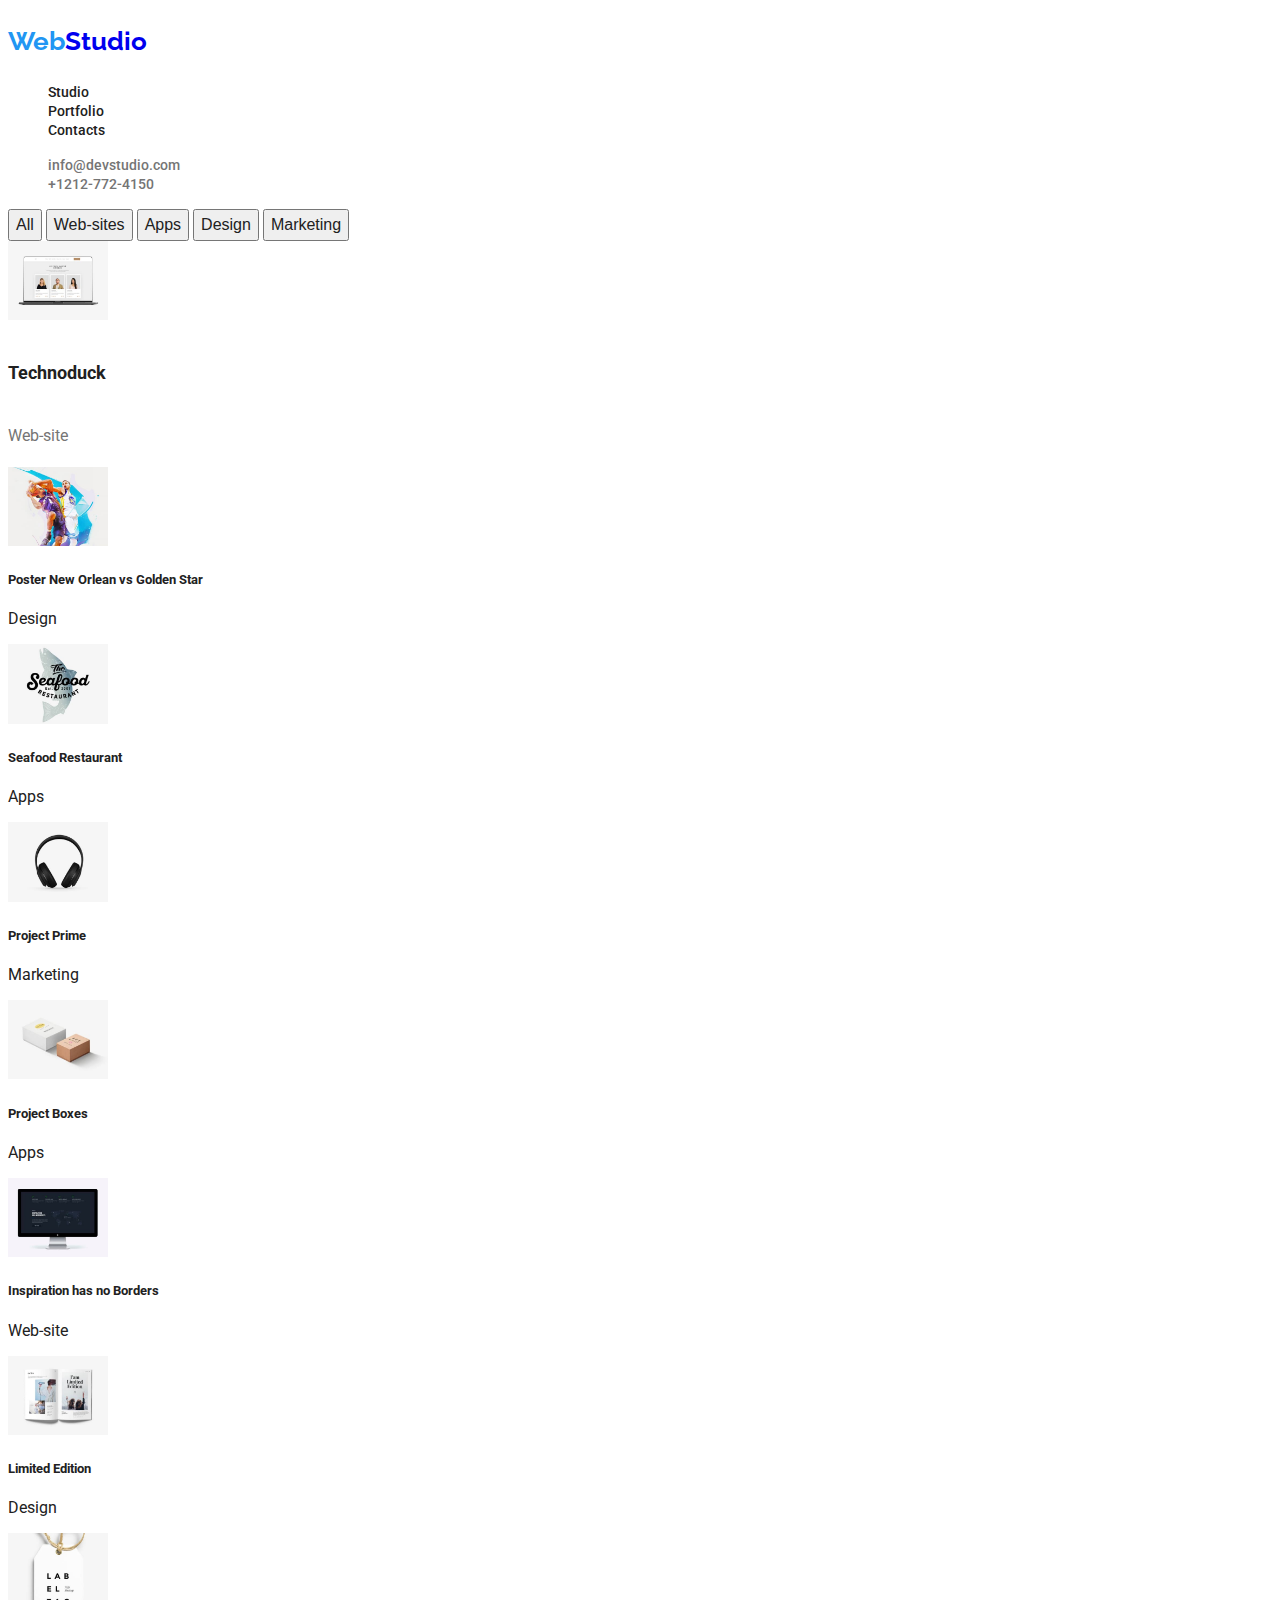
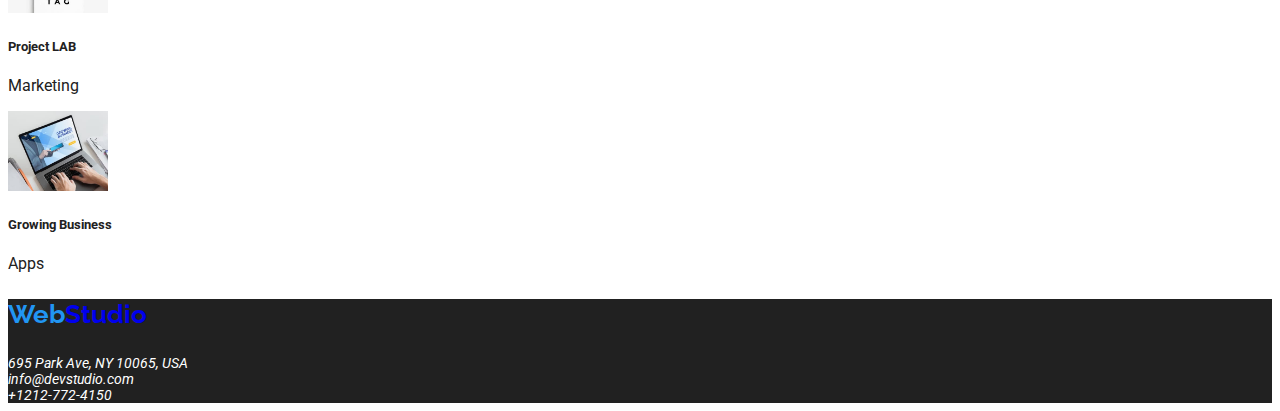
==== portfolio.html @ d6d19f87 "Initial commit" ====
<!DOCTYPE html>
<html lang="en">
<head>
    <meta charset="UTF-8">
    <meta name="viewport" content="width=device-width, initial-scale=1.0">
    <title>Portfolio</title>
    <link rel="preconnect" href="https://fonts.googleapis.com">
    <link rel="preconnect" href="https://fonts.gstatic.com" crossorigin>
    <link
        href="https://fonts.googleapis.com/css2?family=Raleway:ital,wght@0,100..900;1,100..900&family=Roboto:ital,wght@0,100;0,300;0,400;0,500;0,700;0,900;1,100;1,300;1,400;1,500;1,700;1,900&display=swap"
        rel="stylesheet">
    <link rel="stylesheet" href="./css/style.css" />
</head>
<body>
    <!--Header Section-->
        <header class="header-portfolio">
            <div class="header-portfolio__name">
                <a href="#">
                    <p><span>Web</span>Studio</p>
                </a>
            </div>
            <nav class="header-portfolio__navigation">
                <ul>
                    <li><a href="#">Studio</a></li>
                    <li><a href="#">Portfolio</a></li>
                    <li><a href="#">Contacts</a></li>
                </ul>
            </nav>
            <ul class="header-portfolio__contacts">
                <li><a href="mailto:info@devstudio.com">info@devstudio.com</a></li>
                <li><a href="tel:+1212-772-4150">+1212-772-4150</a></li>
            </ul>
        </header>
    <!--Main Section-->
    <main class="main">
        <div class="main__service-area">
            <button type="button">All</button>
            <button type="button">Web-sites</button>
            <button type="button">Apps</button>
            <button type="button">Design</button>
            <button type="button">Marketing</button>
        </div>
    <!--Container cu imagini despre Portfolio-->   
    <!--Container 1-->
    <div class="main__img-service">
        <img src="./images/img-6-1.jpg" alt="laptop img" width="100" />
        <h5>Technoduck</h5>
        <p>Web-site</p>
    </div>
    <!--Container 2-->
    <div>
        <img src="./images/img-7-1.jpg" alt="basket poster img" width="100" />
        <h5>Poster New Orlean vs Golden Star</h5>
        <p>Design</p>
    </div>
    <!--Container 3-->
    <div>
        <img src="./images/img-8-1.jpg" alt="logo restaurant img" width="100" />
        <h5>Seafood Restaurant</h5>
        <p>Apps</p>
    </div>
    <!--Container 4-->
    <div>
        <img src="./images/img-9-1.jpg" alt="headphones img" width="100" />
        <h5>Project Prime</h5>
        <p>Marketing</p>
    </div>
    <!--Container 5-->
    <div>
        <img src="./images/img-10-1.jpg" alt="boxes img" width="100" />
        <h5>Project Boxes</h5>
        <p>Apps</p>
    </div>
    <!--Container 6-->
    <div>
        <img src="./images/img-11-1.jpg" alt="computer img" width="100" />
        <h5>Inspiration has no Borders</h5>
        <p>Web-site</p>
    </div>
    <!--Container 7-->
    <div>
        <img src="./images/img-12-1.jpg" alt="book img" width="100" />
        <h5>Limited Edition</h5>
        <p>Design</p>
    </div>
    <!--Container 8-->
    <div>
        <img src="./images/img-13-1.jpg" alt="label tag img" width="100" />
        <h5>Project LAB</h5>
        <p>Marketing</p>
    </div>
    <!--Container 9-->
    <div>
        <img src="./images/img-14-1.jpg" alt="working on laptop img" width="100" />
        <h5>Growing Business</h5>
        <p>Apps</p>
    </div>
    </main>
    <!--Footer section-->
    <footer class="portfolio-footer">
        <!--Info Section-->
        <a href="#">
            <p><span>Web</span>Studio</p>
        </a>
        <address class="portfolio-footer__info">
            695 Park Ave, NY 10065, USA<br>
            info@devstudio.com<br>
            +1212-772-4150
        </address>
    </footer>
</body>
</html>
---- css/style.css ----
:root {
  --blue: #2196f3;
  --light-grey: #f5f4fa;
  --white: #ffffff;
  --light-black: #757575;
  --black: #212121;
  --primary-font: "Roboto", sans-serif;
  --secondary-font: "Raleway", sans-serif;
}
/*Index html style */

body {
  font-family: var(--primary-font);
  color: var(--black);
}

/*Header section style */

.header {
  font-family: var(--primary-font);
}
.header__name a {
  font-family: Raleway;
  font-size: 26px;
  font-weight: 700;
  line-height: 30px;
  text-align: left;
  text-decoration: none;
}

.header__name span {
  color: var(--blue);
}
.header__navigation a {
  text-decoration: none;
  font-size: 14px;
  font-weight: 500;
  line-height: 16px;
  text-align: left;
  color: var(--black);
}
.header__navigation a:hover {
  color: var(--blue);
}

.header__navigation a:focus {
  color: var(--blue);
}
.header__navigation li {
  list-style: none;
}

.header__info a {
  list-style: none;
  text-decoration: none;
  font-size: 14px;
  font-weight: 500;
  line-height: 16px;
  text-align: left;
  color: var(--light-black);
}
.header__info a:hover {
  color: var(--blue);
}
.header__info li {
  list-style: none;
}

/*Hero section style */

.hero-section {
  background-color: var(--black);
  text-align: center;
}

.hero-section__title h1 {
  font-family: var(--primary-font);
  font-size: 44px;
  font-weight: 900;
  line-height: 60px;
  text-align: center;
  color: var(--white);
}

.button-blue {
  font-family: var(--primary-font);
  font-size: 16px;
  font-weight: 700;
  line-height: 30px;
  color: var(--white);
  background-color: var(--blue);
}
.button-blue:hover {
  background-color: transparent;
}

/*About section style */

.about-section {
  font-family: var(--primary-font);
  background-color: var(--white);
}
.about-section ul {
  list-style: none;
}
.about-section__reguirements h5 {
  color: var(--black);
  list-style: none;
  font-size: 14px;
  font-weight: 700;
  line-height: 16px;
  text-align: left;
}
.about-section__reguirements p {
  color: var(--light-black);
  font-weight: 400;
  line-height: 24px;
  text-align: left;
  font-size: 14px;
}

/*What we do section style*/
.what-we-do {
  font-family: var(--primary-font);
  font-size: 36px;
  font-weight: 700;
  line-height: 42px;
  text-align: center;
}
.h2 {
  color: var(--black);
}

/*Team section style*/

.team {
  background-color: var(--light-grey);
  font-family: var(--primary-font);
}
.team h2 {
  font-size: 36px;
  font-weight: 700;
  line-height: 42px;
  text-align: center;
}
.h5 {
  color: var(--black);
  font-size: 16px;
  font-weight: 500;
  line-height: 18px;
  text-align: center;
}
.p {
  color: var(--light-black);
  font-size: 16px;
  font-weight: 400;
  line-height: 18px;
  text-align: center;
}

/*Footer section style*/

.footer-section {
  font-family: var(--primary-font);
  background-color: var(--black);
}
.footer-section a {
  font-family: Raleway;
  font-size: 26px;
  font-weight: 700;
  line-height: 30px;
  text-align: left;
  text-decoration: none;
}
.footer-section span {
  color: var(--blue);
}
.footer-section__info {
  font-family: var(--primary-font);
  font-size: 14px;
  font-weight: 400;
  line-height: 16px;
  text-align: left;
  color: var(--white);
}
.footer-section__info:hover {
  color: var(--blue);
}

/*Portfolio style*/

/*Header section style*/

.header-portfolio {
  font-family: var(--primary-font);
}
.header-portfolio__name a {
  font-family: var(--secondary-font);
  font-size: 26px;
  font-weight: 700;
  line-height: 30px;
  text-align: left;
  text-decoration: none;
}
.header-portfolio__name span {
  color: var(--blue);
}
.header-portfolio__navigation a {
  text-decoration: none;
  font-size: 14px;
  font-weight: 500;
  line-height: 16px;
  text-align: left;
  color: var(--black);
}

.header-portfolio__navigation li {
  list-style: none;
}
.header-portfolio__navigation a:hover {
  color: var(--blue);
}

.header-portfolio__navigation a:focus {
  color: var(--blue);
}
.header-portfolio__contacts a {
  font-size: 14px;
  font-weight: 500;
  line-height: 16px;
  text-align: left;
  color: var(--light-black);
  text-decoration: none;
}
.header-portfolio__contacts a:hover {
  color: var(--blue);
}
.header-portfolio__contacts li {
  list-style: none;
}
/*Main section style*/

.main {
  font-family: var(--primary-font);
}
.main__service-area button {
  font-size: 16px;
  font-weight: 500;
  line-height: 26px;
  text-align: center;
  color: var(--black);
}
.main__service-area button:hover {
  color: var(--white);
  background-color: var(--blue);
}
.main__img-service {
  font-family: var(--primary-font);
}
.main__img-service h5 {
  font-size: 18px;
  font-weight: 700;
  line-height: 36px;
  text-align: left;
  color: var(--black);
}
.main__img-service p {
  font-size: 16px;
  font-weight: 400;
  line-height: 30px;
  text-align: left;
  color: var(--light-black);
}

/*Footer section style*/
.portfolio-footer {
  font-family: var(--primary-font);
  background-color: var(--black);
}
.portfolio-footer a {
  font-family: var(--secondary-font);
  font-size: 26px;
  font-weight: 700;
  line-height: 30px;
  text-align: left;
  text-decoration: none;
}
.portfolio-footer span {
  color: var(--blue);
}
.portfolio-footer__info {
  font-family: var(--primary-font);
  font-size: 14px;
  font-weight: 400;
  line-height: 16px;
  text-align: left;
  color: var(--white);
}
.portfolio-footer__info:hover {
  color: var(--blue);
}
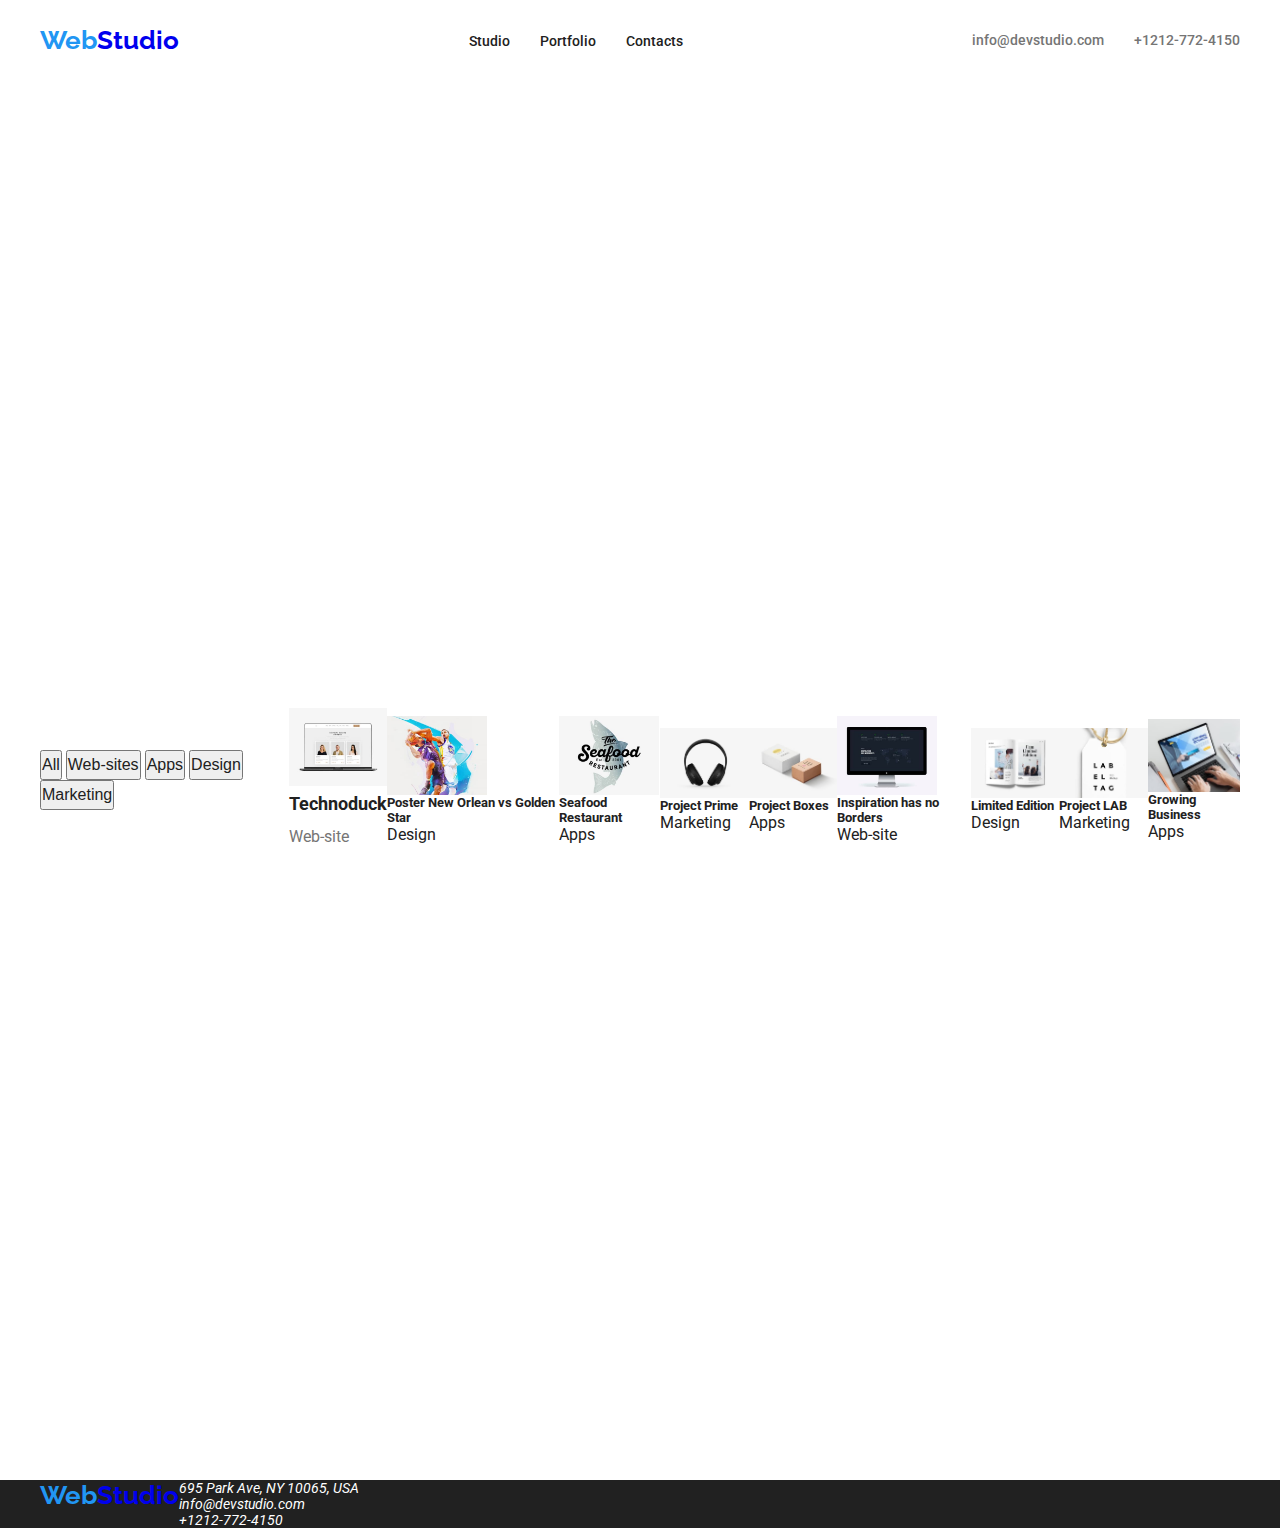
==== commit bda6c3f8: "finisari css" ====
--- a/portfolio.html
+++ b/portfolio.html
@@ -4,6 +4,7 @@
     <meta charset="UTF-8">
     <meta name="viewport" content="width=device-width, initial-scale=1.0">
     <title>Portfolio</title>
+    <link rel="stylesheet" href="node_modules/modern-normalize/modern-normalize.css">
     <link rel="preconnect" href="https://fonts.googleapis.com">
     <link rel="preconnect" href="https://fonts.gstatic.com" crossorigin>
     <link
@@ -14,6 +15,7 @@
 <body>
     <!--Header Section-->
         <header class="header-portfolio">
+            <div class="container">
             <div class="header-portfolio__name">
                 <a href="#">
                     <p><span>Web</span>Studio</p>
@@ -21,8 +23,8 @@
             </div>
             <nav class="header-portfolio__navigation">
                 <ul>
-                    <li><a href="#">Studio</a></li>
-                    <li><a href="#">Portfolio</a></li>
+                    <li><a href="index.html">Studio</a></li>
+                    <li><a href="portfolio.html">Portfolio</a></li>
                     <li><a href="#">Contacts</a></li>
                 </ul>
             </nav>
@@ -30,9 +32,11 @@
                 <li><a href="mailto:info@devstudio.com">info@devstudio.com</a></li>
                 <li><a href="tel:+1212-772-4150">+1212-772-4150</a></li>
             </ul>
+            </div>
         </header>
     <!--Main Section-->
     <main class="main">
+        <div class="container">
         <div class="main__service-area">
             <button type="button">All</button>
             <button type="button">Web-sites</button>
@@ -95,9 +99,11 @@
         <h5>Growing Business</h5>
         <p>Apps</p>
     </div>
+    </div>
     </main>
     <!--Footer section-->
     <footer class="portfolio-footer">
+        <div class="container">
         <!--Info Section-->
         <a href="#">
             <p><span>Web</span>Studio</p>
@@ -107,6 +113,7 @@
             info@devstudio.com<br>
             +1212-772-4150
         </address>
+        </div>
     </footer>
 </body>
 </html>--- a/css/style.css
+++ b/css/style.css
@@ -7,17 +7,32 @@
   --primary-font: "Roboto", sans-serif;
   --secondary-font: "Raleway", sans-serif;
 }
+* {
+  margin: 0;
+  padding: 0;
+}
+img {
+  display: block;
+  max-width: 100%;
+  height: auto;
+}
+html {
+  box-sizing: border-box;
+}
 /*Index html style */
-
 body {
   font-family: var(--primary-font);
   color: var(--black);
 }
-
 /*Header section style */
-
 .header {
   font-family: var(--primary-font);
+  height: 80px;
+}
+.header .container {
+  display: flex;
+  justify-content: space-between;
+  align-items: center;
 }
 .header__name a {
   font-family: Raleway;
@@ -26,8 +41,15 @@
   line-height: 30px;
   text-align: left;
   text-decoration: none;
-}
-
+  align-items: center;
+  padding-top: 24px;
+  padding-bottom: 25px;
+}
+.header__navigation ul {
+  display: flex;
+  gap: 50px;
+  align-items: center;
+}
 .header__name span {
   color: var(--blue);
 }
@@ -38,18 +60,18 @@
   line-height: 16px;
   text-align: left;
   color: var(--black);
+  padding-top: 32px;
+  padding-bottom: 32px;
 }
 .header__navigation a:hover {
   color: var(--blue);
 }
-
 .header__navigation a:focus {
   color: var(--blue);
 }
 .header__navigation li {
   list-style: none;
 }
-
 .header__info a {
   list-style: none;
   text-decoration: none;
@@ -65,14 +87,19 @@
 .header__info li {
   list-style: none;
 }
-
+.header__info {
+  display: flex;
+  gap: 40px;
+  align-items: center;
+}
 /*Hero section style */
-
 .hero-section {
   background-color: var(--black);
   text-align: center;
-}
-
+  height: 100vh;
+  display: flex;
+  align-items: center;
+}
 .hero-section__title h1 {
   font-family: var(--primary-font);
   font-size: 44px;
@@ -80,6 +107,7 @@
   line-height: 60px;
   text-align: center;
   color: var(--white);
+  margin-bottom: 30px;
 }
 
 .button-blue {
@@ -89,18 +117,30 @@
   line-height: 30px;
   color: var(--white);
   background-color: var(--blue);
+  margin-top: 30px;
+  border-radius: 4px;
 }
 .button-blue:hover {
   background-color: transparent;
 }
-
 /*About section style */
-
 .about-section {
   font-family: var(--primary-font);
   background-color: var(--white);
+  margin-top: 94px;
+}
+.about-section .container {
+  display: flex;
+  margin-top: 94px;
+  margin-bottom: 94px;
+  padding-left: 215px;
+  padding-right: 215px;
 }
 .about-section ul {
+  display: flex;
+  gap: 30px;
+}
+.about-section ul {
   list-style: none;
 }
 .about-section__reguirements h5 {
@@ -110,6 +150,7 @@
   font-weight: 700;
   line-height: 16px;
   text-align: left;
+  margin-bottom: 10px;
 }
 .about-section__reguirements p {
   color: var(--light-black);
@@ -117,8 +158,9 @@
   line-height: 24px;
   text-align: left;
   font-size: 14px;
-}
-
+  margin-top: 10px;
+  margin-bottom: 94px;
+}
 /*What we do section style*/
 .what-we-do {
   font-family: var(--primary-font);
@@ -126,29 +168,66 @@
   font-weight: 700;
   line-height: 42px;
   text-align: center;
-}
+  margin-top: 94px;
+  margin-bottom: 50px;
+}
+.what-we-do .container {
+  display: block;
+  align-items: center;
+}
+.what-we-do__exemple-img {
+  display: flex;
+  justify-content: center;
+  gap: 30px;
+  max-width: 100%;
+  max-height: 100%;
+  margin-top: 50px;
+  margin-bottom: 94px;
+}
+
 .h2 {
   color: var(--black);
 }
-
 /*Team section style*/
-
 .team {
   background-color: var(--light-grey);
   font-family: var(--primary-font);
 }
+.team .container {
+  display: block;
+  align-items: center;
+}
 .team h2 {
   font-size: 36px;
   font-weight: 700;
   line-height: 42px;
   text-align: center;
-}
+  margin-top: 90px;
+  margin-bottom: 50px;
+}
+.team__img {
+  display: flex;
+  align-items: center;
+  justify-content: center;
+  gap: 30px;
+  max-width: 100%;
+  max-height: 100%;
+  margin-top: 50px;
+  margin-bottom: 94px;
+}
+
 .h5 {
   color: var(--black);
   font-size: 16px;
   font-weight: 500;
   line-height: 18px;
   text-align: center;
+  margin-top: 30px;
+  margin-bottom: 10px;
+}
+.h5 .container {
+  display: flex;
+  align-items: center;
 }
 .p {
   color: var(--light-black);
@@ -156,13 +235,22 @@
   font-weight: 400;
   line-height: 18px;
   text-align: center;
+  margin-top: 10px;
+  margin-bottom: 30px;
 }
 
 /*Footer section style*/
-
 .footer-section {
   font-family: var(--primary-font);
   background-color: var(--black);
+}
+.footer-section .container {
+  display: block;
+  max-width: 100%;
+}
+
+.a {
+  margin-bottom: 28px;
 }
 .footer-section a {
   font-family: Raleway;
@@ -182,17 +270,22 @@
   line-height: 16px;
   text-align: left;
   color: var(--white);
+  margin-top: 28px;
+  margin-bottom: 12px;
 }
 .footer-section__info:hover {
   color: var(--blue);
 }
-
 /*Portfolio style*/
-
 /*Header section style*/
-
 .header-portfolio {
   font-family: var(--primary-font);
+}
+.header-portfolio .container {
+  display: flex;
+  justify-content: space-between;
+  align-items: center;
+  height: 80px;
 }
 .header-portfolio__name a {
   font-family: var(--secondary-font);
@@ -201,6 +294,8 @@
   line-height: 30px;
   text-align: left;
   text-decoration: none;
+  padding-top: 24px;
+  padding-bottom: 25px;
 }
 .header-portfolio__name span {
   color: var(--blue);
@@ -212,15 +307,22 @@
   line-height: 16px;
   text-align: left;
   color: var(--black);
-}
-
+  padding-top: 32px;
+  padding-bottom: 32px;
+}
+.header-portfolio ul {
+  display: flex;
+  justify-content: space-between;
+  align-items: center;
+  gap: 30px;
+}
 .header-portfolio__navigation li {
   list-style: none;
 }
+
 .header-portfolio__navigation a:hover {
   color: var(--blue);
 }
-
 .header-portfolio__navigation a:focus {
   color: var(--blue);
 }
@@ -231,6 +333,9 @@
   text-align: left;
   color: var(--light-black);
   text-decoration: none;
+  display: flex;
+  gap: 40px;
+  align-items: center;
 }
 .header-portfolio__contacts a:hover {
   color: var(--blue);
@@ -239,10 +344,15 @@
   list-style: none;
 }
 /*Main section style*/
-
 .main {
   font-family: var(--primary-font);
 }
+.main .container {
+  display: flex;
+  align-items: center;
+  height: 1400px;
+}
+
 .main__service-area button {
   font-size: 16px;
   font-weight: 500;
@@ -250,12 +360,14 @@
   text-align: center;
   color: var(--black);
 }
+
 .main__service-area button:hover {
   color: var(--white);
   background-color: var(--blue);
 }
 .main__img-service {
   font-family: var(--primary-font);
+  display: block;
 }
 .main__img-service h5 {
   font-size: 18px;
@@ -271,7 +383,6 @@
   text-align: left;
   color: var(--light-black);
 }
-
 /*Footer section style*/
 .portfolio-footer {
   font-family: var(--primary-font);
@@ -299,3 +410,9 @@
 .portfolio-footer__info:hover {
   color: var(--blue);
 }
+.container {
+  display: flex;
+  width: 1200px;
+  margin-left: auto;
+  margin-right: auto;
+}
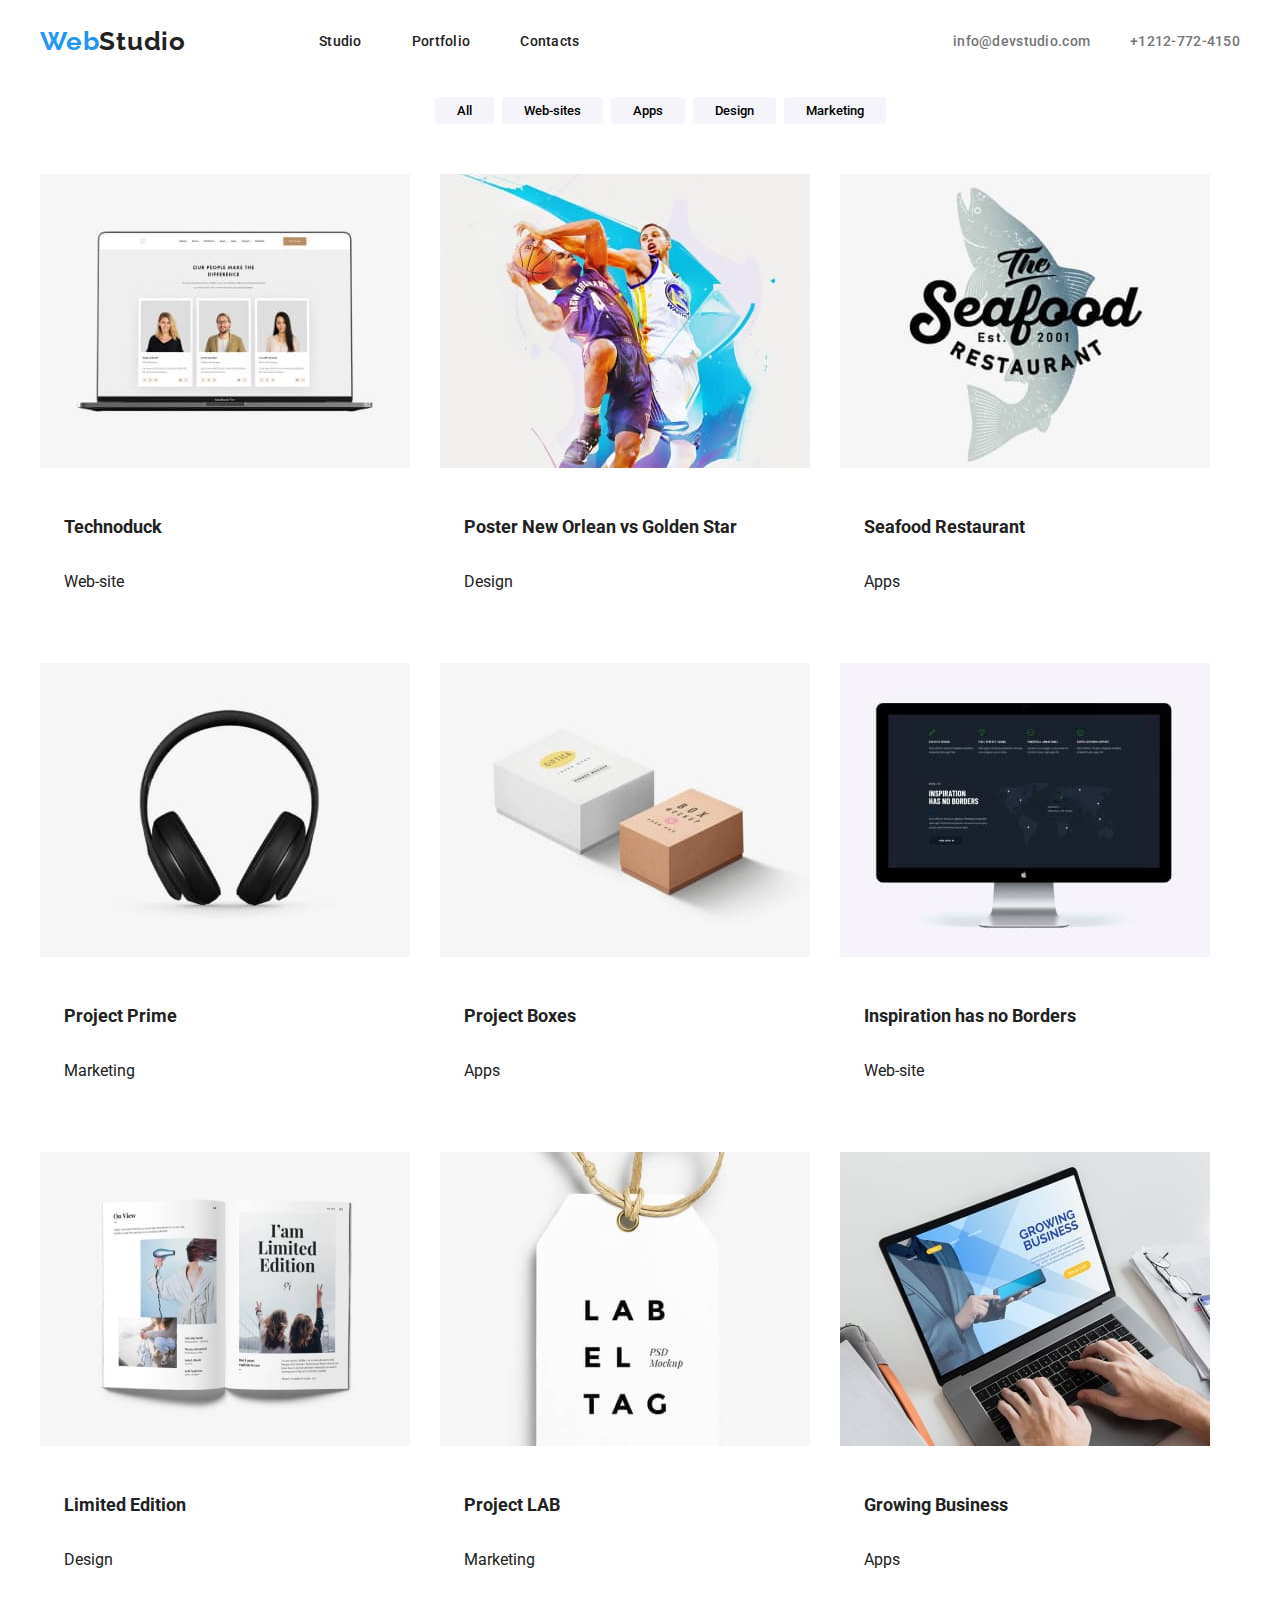
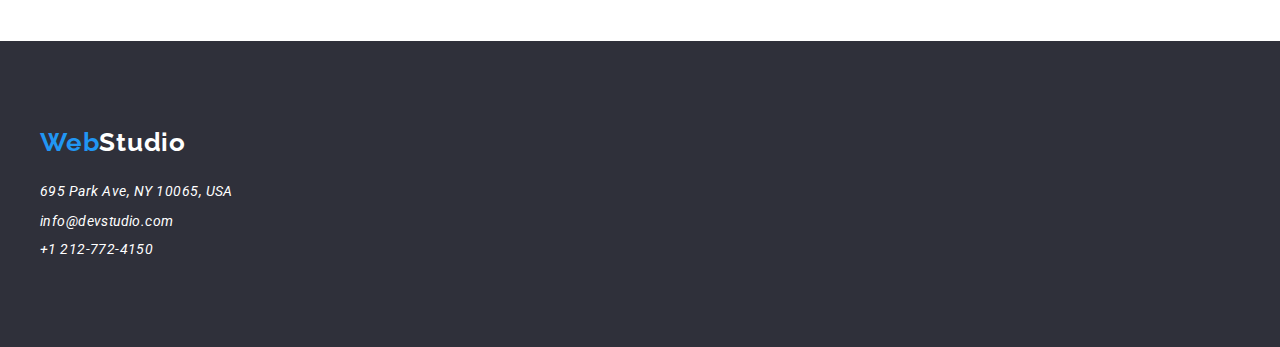
==== commit 2723bf31: "update tema 3" ====
--- a/portfolio.html
+++ b/portfolio.html
@@ -17,103 +17,112 @@
         <header class="header-portfolio">
             <div class="container">
             <div class="header-portfolio__name">
-                <a href="#">
-                    <p><span>Web</span>Studio</p>
+                <a href="#" class="logo-link">
+                    <p><span class="span">Web</span>Studio</p>
                 </a>
             </div>
-            <nav class="header-portfolio__navigation">
-                <ul>
-                    <li><a href="index.html">Studio</a></li>
-                    <li><a href="portfolio.html">Portfolio</a></li>
-                    <li><a href="#">Contacts</a></li>
+            <nav class="nav-bar">
+                <ul class="header-portfolio__nav">
+                    <li><a href="index.html" class="nav-link">Studio</a></li>
+                    <li><a href="portfolio.html" class="nav-link">Portfolio</a></li>
+                    <li><a href="#" class="nav-link">Contacts</a></li>
                 </ul>
             </nav>
-            <ul class="header-portfolio__contacts">
-                <li><a href="mailto:info@devstudio.com">info@devstudio.com</a></li>
-                <li><a href="tel:+1212-772-4150">+1212-772-4150</a></li>
+            <ul class="header-portfolio__info">
+                <li><a href="mailto:info@devstudio.com" class="header__info-link">info@devstudio.com</a></li>
+                <li><a href="tel:+1212-772-4150" class="header__info-link">+1212-772-4150</a></li>
             </ul>
             </div>
         </header>
     <!--Main Section-->
-    <main class="main">
+    <main>
+        <section class="main-section">
         <div class="container">
-        <div class="main__service-area">
-            <button type="button">All</button>
-            <button type="button">Web-sites</button>
-            <button type="button">Apps</button>
-            <button type="button">Design</button>
-            <button type="button">Marketing</button>
-        </div>
+           <ul class="main-section__btn">
+           <li> <button type="button" class="btn-item">All</button></li>
+            <li><button type="button"  class="btn-item">Web-sites</button></li>
+            <li><button type="button"  class="btn-item">Apps</button></li>
+           <li><button type="button" class="btn-item">Design</button></li>
+            <li><button type="button" class="btn-item">Marketing</button></li>
+            </ul>
     <!--Container cu imagini despre Portfolio-->   
     <!--Container 1-->
-    <div class="main__img-service">
-        <img src="./images/img-6-1.jpg" alt="laptop img" width="100" />
-        <h5>Technoduck</h5>
-        <p>Web-site</p>
-    </div>
-    <!--Container 2-->
-    <div>
-        <img src="./images/img-7-1.jpg" alt="basket poster img" width="100" />
-        <h5>Poster New Orlean vs Golden Star</h5>
-        <p>Design</p>
-    </div>
-    <!--Container 3-->
-    <div>
-        <img src="./images/img-8-1.jpg" alt="logo restaurant img" width="100" />
-        <h5>Seafood Restaurant</h5>
-        <p>Apps</p>
-    </div>
-    <!--Container 4-->
-    <div>
-        <img src="./images/img-9-1.jpg" alt="headphones img" width="100" />
-        <h5>Project Prime</h5>
-        <p>Marketing</p>
-    </div>
-    <!--Container 5-->
-    <div>
-        <img src="./images/img-10-1.jpg" alt="boxes img" width="100" />
-        <h5>Project Boxes</h5>
-        <p>Apps</p>
-    </div>
-    <!--Container 6-->
-    <div>
-        <img src="./images/img-11-1.jpg" alt="computer img" width="100" />
-        <h5>Inspiration has no Borders</h5>
-        <p>Web-site</p>
-    </div>
-    <!--Container 7-->
-    <div>
-        <img src="./images/img-12-1.jpg" alt="book img" width="100" />
-        <h5>Limited Edition</h5>
-        <p>Design</p>
-    </div>
-    <!--Container 8-->
-    <div>
-        <img src="./images/img-13-1.jpg" alt="label tag img" width="100" />
-        <h5>Project LAB</h5>
-        <p>Marketing</p>
-    </div>
-    <!--Container 9-->
-    <div>
-        <img src="./images/img-14-1.jpg" alt="working on laptop img" width="100" />
-        <h5>Growing Business</h5>
-        <p>Apps</p>
+    <div class="our-projects">
+        <div class="our-projects-item">
+            <img src="./images/img-6-1.jpg" width="370" height="294" alt="A laptop with a website" />
+            <h3 class="our-projects__title">Technoduck</h3>
+            <p class="our-projects__subtitle">Web-site</p>
+        </div>
+        <div class="our-projects-item">
+            <img src="./images/img-7-1.jpg" width="370" height="294"
+                alt="A design for a poster and two basketball players" />
+            <h3 class="our-projects__title">
+                Poster New Orlean vs Golden Star
+            </h3>
+            <p class="our-projects__subtitle">Design</p>
+        </div>
+        <div class="our-projects-item">
+            <img src="./images/img-8-1.jpg" width="370" height="294" alt="Un design pentru Seafood Restaurant" />
+            <h3 class="our-projects__title">Seafood Restaurant</h3>
+            <p class="our-projects__subtitle">Apps</p>
+        </div>
+        <div class="our-projects-item">
+            <img src="./images/img-9-1.jpg" width="370" height="294" alt="Headphones" />
+            <h3 class="our-projects__title">Project Prime</h3>
+            <p class="our-projects__subtitle">Marketing</p>
+        </div>
+        <div class="our-projects-item">
+            <img src="./images/img-10-1.jpg" alt="Two Project Boxes" />
+            <h3 class="our-projects__title">Project Boxes</h3>
+            <p class="our-projects__subtitle">Apps</p>
+        </div>
+        <div class="our-projects-item">
+            <img src="./images/img-11-1.jpg" width="370" height="294" alt="A pc with a website" />
+            <h3 class="our-projects__title">Inspiration has no Borders</h3>
+            <p class="our-projects__subtitle">Web-site</p>
+        </div>
+        <div class="our-projects-item">
+            <img src="./images/img-12-1.jpg" width="370" height="294" alt="A design for a book with pictures and text" />
+            <h3 class="our-projects__title">Limited Edition</h3>
+            <p class="our-projects__subtitle">Design</p>
+        </div>
+        <div class="our-projects-item">
+            <img src="./images/img-13-1.jpg" width="370" height="294" alt="A Project Lab marketing project" />
+            <h3 class="our-projects__title">Project LAB</h3>
+            <p class="our-projects__subtitle">Marketing</p>
+        </div>
+        <div class="our-projects-item">
+            <img src="./images/img-14-1.jpg" width="370" height="294"
+                alt="A person is typing on the keyboard and looking at a website" />
+            <h3 class="our-projects__title">Growing Business</h3>
+            <p class="our-projects__subtitle">Apps</p>
+        </div>
     </div>
     </div>
+    </section>
     </main>
     <!--Footer section-->
-    <footer class="portfolio-footer">
-        <div class="container">
-        <!--Info Section-->
-        <a href="#">
-            <p><span>Web</span>Studio</p>
-        </a>
-        <address class="portfolio-footer__info">
-            695 Park Ave, NY 10065, USA<br>
-            info@devstudio.com<br>
-            +1212-772-4150
-        </address>
-        </div>
+    <footer>
+        <section class="footer-section" id="contact">
+            <div class="container">
+                <div class="logo">
+                    <a href="#webStudio" class="logo-link">
+                        <p class="studio"><span class="span">Web</span>Studio</p>
+                    </a>
+                </div>
+                <address class="address">
+                    <p>695 Park Ave, NY 10065, USA</p>
+                    <ul class="address-info">
+                        <li>
+                            <a href="mailto:info@devstudio.com" class="address-info__links">info@devstudio.com</a>
+                        </li>
+                        <li>
+                            <a href="tel:+1212-772-4150" class="address-info__links">+1 212-772-4150</a>
+                        </li>
+                    </ul>
+                </address>
+            </div>
+        </section>
     </footer>
 </body>
 </html>--- a/css/style.css
+++ b/css/style.css
@@ -4,415 +4,375 @@
   --white: #ffffff;
   --light-black: #757575;
   --black: #212121;
+  --primary-background-color: #2f303a;
   --primary-font: "Roboto", sans-serif;
   --secondary-font: "Raleway", sans-serif;
 }
-* {
+
+/*Index html style */
+body {
+  font-family: var(--primary-font);
+  color: var(--black);
+  font-size: 14px;
   margin: 0;
   padding: 0;
 }
-img {
-  display: block;
+.container {
+  width: 1200px;
   max-width: 100%;
-  height: auto;
-}
-html {
-  box-sizing: border-box;
-}
-/*Index html style */
-body {
-  font-family: var(--primary-font);
-  color: var(--black);
+  margin: 0 auto;
+}
+.section {
+  padding: 94px 0;
 }
 /*Header section style */
-.header {
-  font-family: var(--primary-font);
-  height: 80px;
-}
-.header .container {
+
+.header-section .container {
   display: flex;
   justify-content: space-between;
   align-items: center;
-}
-.header__name a {
-  font-family: Raleway;
+  text-align: center;
+  flex-direction: row;
+  gap: 93px;
+}
+.span {
+  color: var(--blue);
+}
+.logo-link {
+  text-decoration: none;
+  font-family: var(--secondary-font);
   font-size: 26px;
-  font-weight: 700;
-  line-height: 30px;
-  text-align: left;
-  text-decoration: none;
-  align-items: center;
-  padding-top: 24px;
-  padding-bottom: 25px;
-}
-.header__navigation ul {
-  display: flex;
+  line-height: 30.52px;
+  letter-spacing: 0.03em;
+  font-weight: 700;
+}
+.logo-link p {
+  color: var(--black);
+}
+.nav-bar {
+  display: flex;
+  text-align: center;
+  margin-left: 0;
+  margin-right: auto;
+}
+.header__navigation {
+  display: flex;
+  align-items: center;
   gap: 50px;
-  align-items: center;
-}
-.header__name span {
-  color: var(--blue);
-}
-.header__navigation a {
-  text-decoration: none;
-  font-size: 14px;
-  font-weight: 500;
-  line-height: 16px;
-  text-align: left;
-  color: var(--black);
-  padding-top: 32px;
-  padding-bottom: 32px;
-}
-.header__navigation a:hover {
-  color: var(--blue);
-}
-.header__navigation a:focus {
-  color: var(--blue);
-}
-.header__navigation li {
-  list-style: none;
-}
-.header__info a {
-  list-style: none;
-  text-decoration: none;
-  font-size: 14px;
-  font-weight: 500;
-  line-height: 16px;
-  text-align: left;
+  list-style: none;
+}
+.nav-link {
+  font-family: var(--primary-font);
+  color: var(--black);
+  font-size: 14px;
+  font-weight: 500;
+  line-height: 16.41px;
+  letter-spacing: 0.02em;
+  text-decoration: none;
+}
+.nav-link:hover,
+.nav-link:focus {
+  color: var(--blue);
+  text-decoration: underline;
+}
+
+.header__info {
+  display: flex;
+  gap: 40px;
+  list-style: none;
+}
+.header__info-link {
+  font-family: var(--primary-font);
+  font-weight: 500;
+  font-size: 14px;
+  line-height: 16.41px;
+  letter-spacing: 0.02em;
+  text-decoration: none;
   color: var(--light-black);
 }
-.header__info a:hover {
-  color: var(--blue);
-}
-.header__info li {
-  list-style: none;
-}
-.header__info {
-  display: flex;
-  gap: 40px;
-  align-items: center;
+.header__info-link:hover,
+.header__info-link:focus {
+  color: var(--blue);
+  text-decoration: underline;
 }
 /*Hero section style */
 .hero-section {
-  background-color: var(--black);
-  text-align: center;
-  height: 100vh;
-  display: flex;
-  align-items: center;
-}
-.hero-section__title h1 {
-  font-family: var(--primary-font);
+  display: flex;
+  align-items: center;
+  text-align: center;
+  flex-direction: column;
+  background-color: var(--primary-background-color);
+  font-family: inherit;
+  padding: 200px 0 280px;
+}
+.hero-section__title {
+  text-align: center;
   font-size: 44px;
+  line-height: 60px;
+  color: var(--white);
+  letter-spacing: 0.06em;
   font-weight: 900;
-  line-height: 60px;
-  text-align: center;
-  color: var(--white);
-  margin-bottom: 30px;
-}
-
-.button-blue {
-  font-family: var(--primary-font);
+}
+.hero-section__btn {
+  font-family: inherit;
   font-size: 16px;
   font-weight: 700;
   line-height: 30px;
+  letter-spacing: 0.06em;
+  text-align: center;
+  padding: 10px 20px;
   color: var(--white);
   background-color: var(--blue);
-  margin-top: 30px;
+  border: none;
   border-radius: 4px;
-}
-.button-blue:hover {
-  background-color: transparent;
 }
 /*About section style */
 .about-section {
-  font-family: var(--primary-font);
-  background-color: var(--white);
-  margin-top: 94px;
-}
-.about-section .container {
-  display: flex;
-  margin-top: 94px;
-  margin-bottom: 94px;
-  padding-left: 215px;
-  padding-right: 215px;
-}
-.about-section ul {
-  display: flex;
+  display: flex;
+  align-items: center;
+  justify-content: center;
   gap: 30px;
-}
-.about-section ul {
-  list-style: none;
-}
-.about-section__reguirements h5 {
-  color: var(--black);
-  list-style: none;
-  font-size: 14px;
-  font-weight: 700;
-  line-height: 16px;
-  text-align: left;
-  margin-bottom: 10px;
-}
-.about-section__reguirements p {
-  color: var(--light-black);
+  list-style: none;
+}
+.about-section h3 {
+  font-family: inherit;
+  font-size: 14px;
+  font-weight: 700;
+  line-height: 16.41px;
+  letter-spacing: 0.03em;
+}
+.about-section p {
+  font-family: inherit;
+  font-size: 14px;
   font-weight: 400;
   line-height: 24px;
-  text-align: left;
-  font-size: 14px;
-  margin-top: 10px;
+  letter-spacing: 0.03em;
+  color: var(--light-black);
   margin-bottom: 94px;
 }
 /*What we do section style*/
-.what-we-do {
-  font-family: var(--primary-font);
+h2 {
+  font-family: inherit;
   font-size: 36px;
   font-weight: 700;
-  line-height: 42px;
-  text-align: center;
-  margin-top: 94px;
-  margin-bottom: 50px;
-}
-.what-we-do .container {
-  display: block;
-  align-items: center;
-}
-.what-we-do__exemple-img {
-  display: flex;
-  justify-content: center;
+  line-height: 42.19px;
+  letter-spacing: 0.03em;
+  text-align: center;
+}
+.what-we-do__img {
+  display: flex;
   gap: 30px;
-  max-width: 100%;
-  max-height: 100%;
-  margin-top: 50px;
-  margin-bottom: 94px;
-}
-
-.h2 {
-  color: var(--black);
 }
 /*Team section style*/
 .team {
   background-color: var(--light-grey);
-  font-family: var(--primary-font);
-}
-.team .container {
-  display: block;
-  align-items: center;
-}
-.team h2 {
-  font-size: 36px;
-  font-weight: 700;
-  line-height: 42px;
-  text-align: center;
-  margin-top: 90px;
-  margin-bottom: 50px;
-}
-.team__img {
+  padding: 94px 0;
+}
+.team__items {
   display: flex;
   align-items: center;
   justify-content: center;
   gap: 30px;
-  max-width: 100%;
-  max-height: 100%;
-  margin-top: 50px;
-  margin-bottom: 94px;
-}
-
-.h5 {
-  color: var(--black);
+  border-radius: 0px 0px 4px 4px;
+}
+.team__item h3 {
+  text-align: center;
+  margin-top: 30px;
   font-size: 16px;
-  font-weight: 500;
-  line-height: 18px;
-  text-align: center;
-  margin-top: 30px;
-  margin-bottom: 10px;
-}
-.h5 .container {
-  display: flex;
-  align-items: center;
-}
-.p {
-  color: var(--light-black);
+  line-height: 18.75px;
+  font-weight: 500;
+  letter-spacing: 0.03em;
+}
+.team__item p {
+  text-align: center;
+  margin: 4px 0 30px 0;
   font-size: 16px;
-  font-weight: 400;
-  line-height: 18px;
-  text-align: center;
-  margin-top: 10px;
-  margin-bottom: 30px;
-}
-
+  line-height: 18.75px;
+  letter-spacing: 0.03em;
+  color: var(--black);
+}
 /*Footer section style*/
 .footer-section {
-  font-family: var(--primary-font);
-  background-color: var(--black);
-}
-.footer-section .container {
-  display: block;
-  max-width: 100%;
-}
-
-.a {
-  margin-bottom: 28px;
-}
-.footer-section a {
-  font-family: Raleway;
-  font-size: 26px;
-  font-weight: 700;
-  line-height: 30px;
-  text-align: left;
-  text-decoration: none;
-}
-.footer-section span {
-  color: var(--blue);
-}
-.footer-section__info {
-  font-family: var(--primary-font);
+  padding: 60px 0;
+  display: flex;
+  background-color: var(--primary-background-color);
+  color: var(--white);
+}
+.address p {
+  letter-spacing: 0.03rem;
+}
+.address-info {
+  display: flex;
+  flex-direction: column;
+  gap: 12px;
+  list-style: none;
+  padding: 0;
+  margin-bottom: 30px;
+  letter-spacing: 0.03em;
+}
+.address-info__links {
+  font-family: inherit;
   font-size: 14px;
   font-weight: 400;
   line-height: 16px;
-  text-align: left;
-  color: var(--white);
-  margin-top: 28px;
-  margin-bottom: 12px;
-}
-.footer-section__info:hover {
-  color: var(--blue);
-}
+  color: var(--white);
+  text-decoration: none;
+}
+.address-info__links:hover,
+.address-info__links:focus {
+  text-decoration: underline;
+  color: var(--blue);
+}
+.footer-section .logo-link p {
+  color: var(--white);
+}
+
 /*Portfolio style*/
-/*Header section style*/
-.header-portfolio {
-  font-family: var(--primary-font);
-}
 .header-portfolio .container {
   display: flex;
   justify-content: space-between;
   align-items: center;
-  height: 80px;
-}
-.header-portfolio__name a {
+  text-align: center;
+  flex-direction: row;
+  gap: 93px;
+}
+.span {
+  color: var(--blue);
+}
+.logo-link {
+  text-decoration: none;
   font-family: var(--secondary-font);
   font-size: 26px;
-  font-weight: 700;
+  line-height: 30.52px;
+  letter-spacing: 0.03em;
+  font-weight: 700;
+}
+.logo-link p {
+  color: var(--black);
+}
+.nav-bar {
+  display: flex;
+  text-align: center;
+  margin-left: 0;
+  margin-right: auto;
+}
+.header-portfolio__nav {
+  display: flex;
+  align-items: center;
+  gap: 50px;
+  list-style: none;
+}
+.nav-link {
+  font-family: var(--primary-font);
+  color: var(--black);
+  font-size: 14px;
+  font-weight: 500;
+  line-height: 16.41px;
+  letter-spacing: 0.02em;
+  text-decoration: none;
+}
+.nav-link:hover,
+.nav-link:focus {
+  color: var(--blue);
+  text-decoration: underline;
+}
+
+.header-portfolio__info {
+  display: flex;
+  gap: 40px;
+  list-style: none;
+}
+.header__info-link {
+  font-family: var(--primary-font);
+  font-weight: 500;
+  font-size: 14px;
+  line-height: 16.41px;
+  letter-spacing: 0.02em;
+  text-decoration: none;
+  color: var(--light-black);
+}
+.header__info-link:hover,
+.header__info-link:focus {
+  color: var(--blue);
+  text-decoration: underline;
+}
+/*Main section style*/
+.main-section__btn {
+  display: flex;
+  justify-content: center;
+  list-style: none;
+  gap: 8px;
+}
+.btn-item {
+  background-color: var(--light-grey);
+  font-weight: 500;
+  border: none;
+  border-radius: 4px;
+  padding: 6px 22px;
+  font-family: inherit;
+}
+.btn-item:hover,
+.btn-item:focus {
+  color: var(--white-color);
+  background-color: var(--blue);
+  cursor: pointer;
+}
+/* Img container section style */
+.our-projects {
+  margin-top: 20px;
+  gap: 30px;
+  padding: 30px 0;
+  display: flex;
+  flex-wrap: wrap;
+}
+.our-projects-item {
+  background-color: var(--white-color);
+  border-bottom: 1px solid var(--border-color);
+}
+.our-projects__title {
+  font-size: 18px;
+  font-weight: 700;
+  line-height: 36px;
+  padding: 20px 0 4px 24px;
+}
+.our-projects__subtitle {
+  padding: 0 0 20px 24px;
+  font-size: 16px;
   line-height: 30px;
-  text-align: left;
-  text-decoration: none;
-  padding-top: 24px;
-  padding-bottom: 25px;
-}
-.header-portfolio__name span {
-  color: var(--blue);
-}
-.header-portfolio__navigation a {
-  text-decoration: none;
-  font-size: 14px;
-  font-weight: 500;
-  line-height: 16px;
-  text-align: left;
-  color: var(--black);
-  padding-top: 32px;
-  padding-bottom: 32px;
-}
-.header-portfolio ul {
-  display: flex;
-  justify-content: space-between;
-  align-items: center;
-  gap: 30px;
-}
-.header-portfolio__navigation li {
-  list-style: none;
-}
-
-.header-portfolio__navigation a:hover {
-  color: var(--blue);
-}
-.header-portfolio__navigation a:focus {
-  color: var(--blue);
-}
-.header-portfolio__contacts a {
-  font-size: 14px;
-  font-weight: 500;
-  line-height: 16px;
-  text-align: left;
-  color: var(--light-black);
-  text-decoration: none;
-  display: flex;
-  gap: 40px;
-  align-items: center;
-}
-.header-portfolio__contacts a:hover {
-  color: var(--blue);
-}
-.header-portfolio__contacts li {
-  list-style: none;
-}
-/*Main section style*/
-.main {
-  font-family: var(--primary-font);
-}
-.main .container {
-  display: flex;
-  align-items: center;
-  height: 1400px;
-}
-
-.main__service-area button {
-  font-size: 16px;
-  font-weight: 500;
-  line-height: 26px;
-  text-align: center;
-  color: var(--black);
-}
-
-.main__service-area button:hover {
-  color: var(--white);
-  background-color: var(--blue);
-}
-.main__img-service {
-  font-family: var(--primary-font);
-  display: block;
-}
-.main__img-service h5 {
-  font-size: 18px;
-  font-weight: 700;
-  line-height: 36px;
-  text-align: left;
-  color: var(--black);
-}
-.main__img-service p {
-  font-size: 16px;
-  font-weight: 400;
-  line-height: 30px;
-  text-align: left;
-  color: var(--light-black);
+  color: var(--secondary-text-color);
 }
 /*Footer section style*/
-.portfolio-footer {
-  font-family: var(--primary-font);
-  background-color: var(--black);
-}
-.portfolio-footer a {
-  font-family: var(--secondary-font);
-  font-size: 26px;
-  font-weight: 700;
-  line-height: 30px;
-  text-align: left;
-  text-decoration: none;
-}
-.portfolio-footer span {
-  color: var(--blue);
-}
-.portfolio-footer__info {
-  font-family: var(--primary-font);
+.footer-section {
+  padding: 60px 0;
+  display: flex;
+  background-color: var(--primary-background-color);
+  color: var(--white);
+}
+.address p {
+  letter-spacing: 0.03rem;
+}
+.address-info {
+  display: flex;
+  flex-direction: column;
+  gap: 12px;
+  list-style: none;
+  padding: 0;
+  margin-bottom: 30px;
+  letter-spacing: 0.03em;
+}
+.address-info__links {
+  font-family: inherit;
   font-size: 14px;
   font-weight: 400;
   line-height: 16px;
-  text-align: left;
-  color: var(--white);
-}
-.portfolio-footer__info:hover {
-  color: var(--blue);
-}
-.container {
-  display: flex;
-  width: 1200px;
-  margin-left: auto;
-  margin-right: auto;
-}
+  color: var(--white);
+  text-decoration: none;
+}
+.address-info__links:hover,
+.address-info__links:focus {
+  text-decoration: underline;
+  color: var(--blue);
+}
+.footer-section .logo-link p {
+  color: var(--white);
+}
